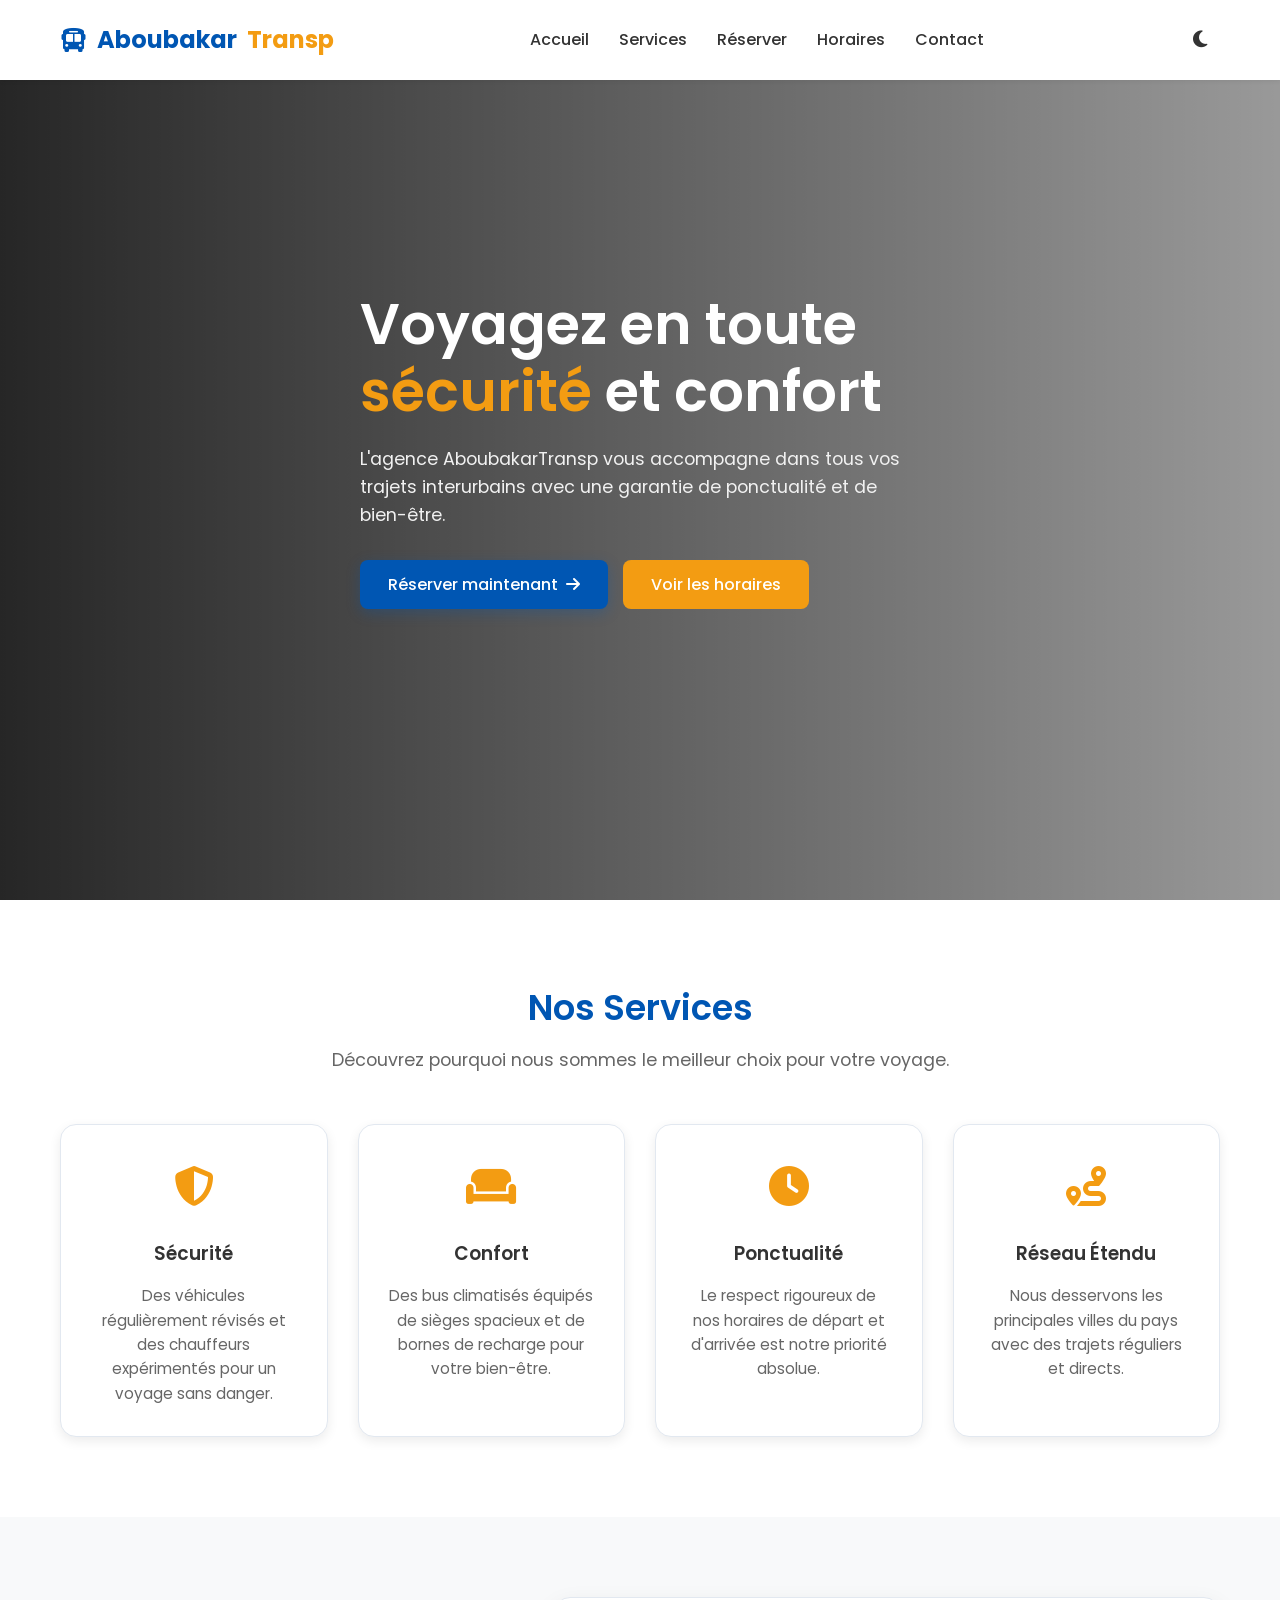
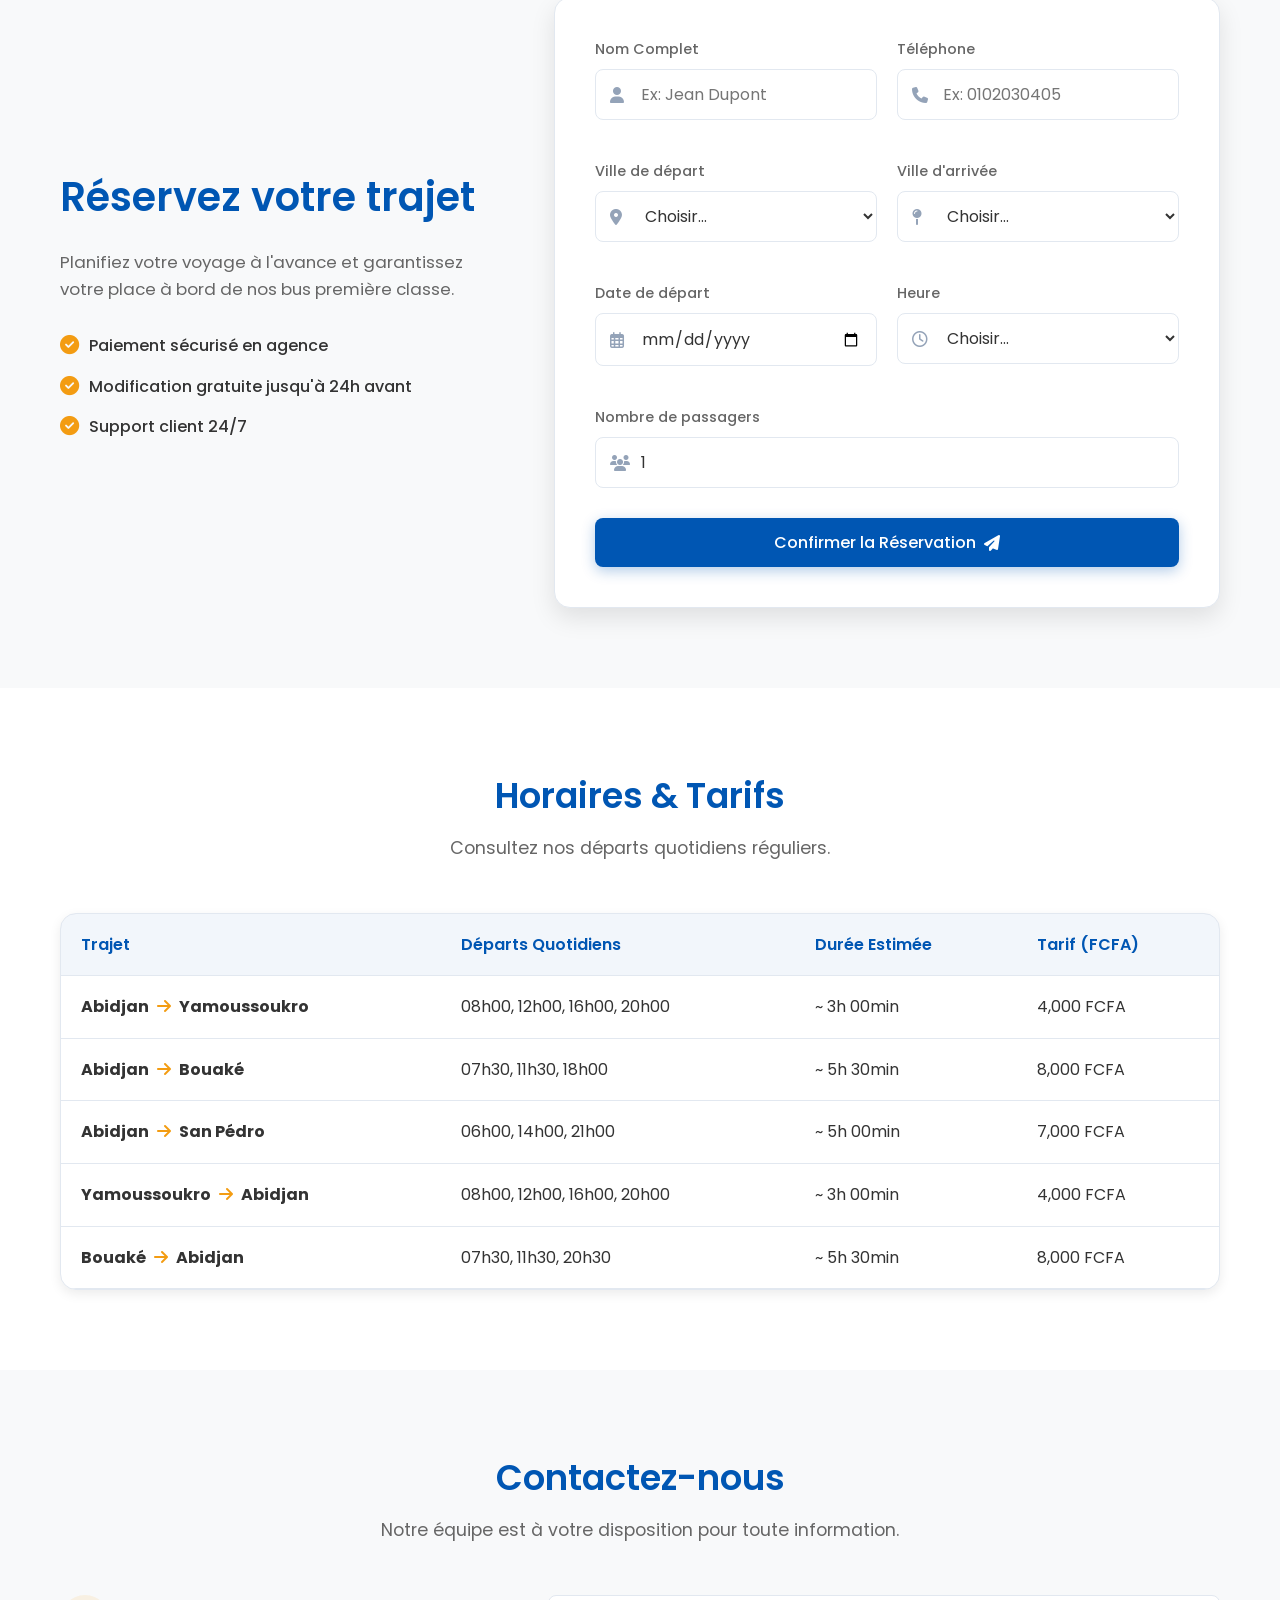
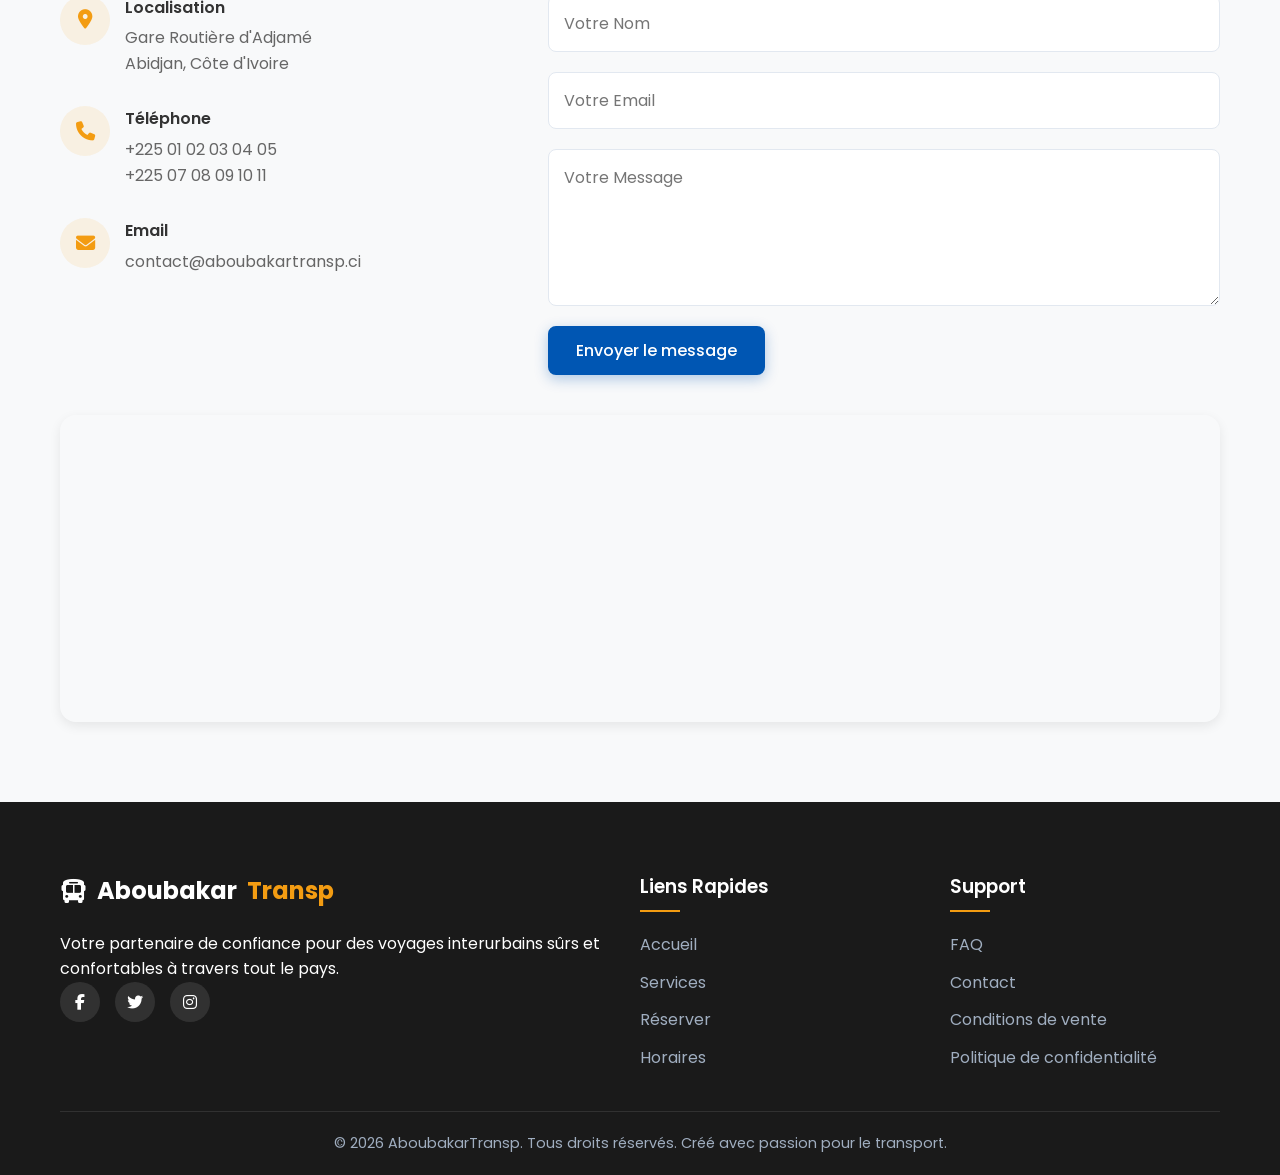
==== index.html @ 0c481f85 "first commit" ====
<!DOCTYPE html>
<html lang="fr" data-theme="light">
<head>
    <meta charset="UTF-8">
    <meta name="viewport" content="width=device-width, initial-scale=1.0">
    <title>AboubakarTransp - Voyagez en toute sécurité</title>
    <!-- Google Fonts -->
    <link rel="preconnect" href="https://fonts.googleapis.com">
    <link rel="preconnect" href="https://fonts.gstatic.com" crossorigin>
    <link href="https://fonts.googleapis.com/css2?family=Poppins:wght@300;400;500;600;700&display=swap" rel="stylesheet">
    <!-- Font Awesome -->
    <link rel="stylesheet" href="https://cdnjs.cloudflare.com/ajax/libs/font-awesome/6.4.0/css/all.min.css">
    <!-- CSS -->
    <link rel="stylesheet" href="style.css">
</head>
<body>

    <!-- Navbar -->
    <header class="navbar">
        <div class="container nav-container">
            <a href="#" class="logo">
                <i class="fa-solid fa-bus"></i> Aboubakar<span>Transp</span>
            </a>
            
            <nav class="nav-links">
                <a href="#home">Accueil</a>
                <a href="#services">Services</a>
                <a href="#reservation">Réserver</a>
                <a href="#horaires">Horaires</a>
                <a href="#contact">Contact</a>
            </nav>

            <div class="nav-actions">
                <button id="theme-toggle" class="icon-btn" aria-label="Toggle dark mode">
                    <i class="fa-solid fa-moon"></i>
                </button>
                <div class="mobile-menu-btn">
                    <i class="fa-solid fa-bars"></i>
                </div>
            </div>
        </div>
    </header>

    <!-- Hero Section -->
    <section id="home" class="hero">
        <div class="hero-overlay"></div>
        <div class="container hero-content">
            <h1 class="fade-in-up">Voyagez en toute <span class="highlight">sécurité</span> et confort</h1>
            <p class="fade-in-up delay-1">L'agence AboubakarTransp vous accompagne dans tous vos trajets interurbains avec une garantie de ponctualité et de bien-être.</p>
            <div class="hero-buttons fade-in-up delay-2">
                <a href="#reservation" class="btn btn-primary">Réserver maintenant <i class="fa-solid fa-arrow-right"></i></a>
                <a href="#horaires" class="btn btn-secondary">Voir les horaires</a>
            </div>
        </div>
    </section>

    <!-- Services Section -->
    <section id="services" class="section">
        <div class="container">
            <div class="section-header reveal">
                <h2>Nos Services</h2>
                <p>Découvrez pourquoi nous sommes le meilleur choix pour votre voyage.</p>
            </div>
            
            <div class="services-grid">
                <div class="service-card reveal delay-1">
                    <div class="service-icon"><i class="fa-solid fa-shield-halved"></i></div>
                    <h3>Sécurité</h3>
                    <p>Des véhicules régulièrement révisés et des chauffeurs expérimentés pour un voyage sans danger.</p>
                </div>
                <div class="service-card reveal delay-2">
                    <div class="service-icon"><i class="fa-solid fa-couch"></i></div>
                    <h3>Confort</h3>
                    <p>Des bus climatisés équipés de sièges spacieux et de bornes de recharge pour votre bien-être.</p>
                </div>
                <div class="service-card reveal delay-3">
                    <div class="service-icon"><i class="fa-solid fa-clock"></i></div>
                    <h3>Ponctualité</h3>
                    <p>Le respect rigoureux de nos horaires de départ et d'arrivée est notre priorité absolue.</p>
                </div>
                <div class="service-card reveal delay-4">
                    <div class="service-icon"><i class="fa-solid fa-route"></i></div>
                    <h3>Réseau Étendu</h3>
                    <p>Nous desservons les principales villes du pays avec des trajets réguliers et directs.</p>
                </div>
            </div>
        </div>
    </section>

    <!-- Reservation Section -->
    <section id="reservation" class="section bg-light">
        <div class="container">
            <div class="reservation-wrapper reveal">
                <div class="reservation-info">
                    <h2>Réservez votre trajet</h2>
                    <p>Planifiez votre voyage à l'avance et garantissez votre place à bord de nos bus première classe.</p>
                    <ul class="features-list">
                        <li><i class="fa-solid fa-check-circle"></i> Paiement sécurisé en agence</li>
                        <li><i class="fa-solid fa-check-circle"></i> Modification gratuite jusqu'à 24h avant</li>
                        <li><i class="fa-solid fa-check-circle"></i> Support client 24/7</li>
                    </ul>
                </div>

                <div class="reservation-form-container">
                    <form id="booking-form" class="booking-form">
                        <div class="form-row">
                            <div class="form-group">
                                <label for="fullname">Nom Complet</label>
                                <div class="input-with-icon">
                                    <i class="fa-solid fa-user"></i>
                                    <input type="text" id="fullname" placeholder="Ex: Jean Dupont" required>
                                </div>
                            </div>
                            <div class="form-group">
                                <label for="phone">Téléphone</label>
                                <div class="input-with-icon">
                                    <i class="fa-solid fa-phone"></i>
                                    <input type="tel" id="phone" placeholder="Ex: 0102030405" required>
                                </div>
                            </div>
                        </div>

                        <div class="form-row">
                            <div class="form-group">
                                <label for="departure">Ville de départ</label>
                                <div class="input-with-icon">
                                    <i class="fa-solid fa-location-dot"></i>
                                    <select id="departure" required>
                                        <option value="" disabled selected>Choisir...</option>
                                        <option value="Abidjan">Abidjan</option>
                                        <option value="Yamoussoukro">Yamoussoukro</option>
                                        <option value="Bouaké">Bouaké</option>
                                        <option value="San Pédro">San Pédro</option>
                                        <option value="Korhogo">Korhogo</option>
                                    </select>
                                </div>
                            </div>
                            <div class="form-group">
                                <label for="destination">Ville d'arrivée</label>
                                <div class="input-with-icon">
                                    <i class="fa-solid fa-map-pin"></i>
                                    <select id="destination" required>
                                        <option value="" disabled selected>Choisir...</option>
                                        <option value="Abidjan">Abidjan</option>
                                        <option value="Yamoussoukro">Yamoussoukro</option>
                                        <option value="Bouaké">Bouaké</option>
                                        <option value="San Pédro">San Pédro</option>
                                        <option value="Korhogo">Korhogo</option>
                                    </select>
                                </div>
                            </div>
                        </div>

                        <div class="form-row">
                            <div class="form-group">
                                <label for="date">Date de départ</label>
                                <div class="input-with-icon">
                                    <i class="fa-regular fa-calendar-days"></i>
                                    <input type="date" id="date" required>
                                </div>
                            </div>
                            <div class="form-group">
                                <label for="time">Heure</label>
                                <div class="input-with-icon">
                                    <i class="fa-regular fa-clock"></i>
                                    <select id="time" required>
                                        <option value="" disabled selected>Choisir...</option>
                                        <option value="08:00">08:00 (Matin)</option>
                                        <option value="12:00">12:00 (Midi)</option>
                                        <option value="16:00">16:00 (Après-midi)</option>
                                        <option value="20:00">20:00 (Soir)</option>
                                    </select>
                                </div>
                            </div>
                        </div>

                        <div class="form-group full-width">
                            <label for="passengers">Nombre de passagers</label>
                            <div class="input-with-icon">
                                <i class="fa-solid fa-users"></i>
                                <input type="number" id="passengers" min="1" max="10" value="1" required>
                            </div>
                        </div>

                        <button type="submit" class="btn btn-primary btn-block" id="submit-booking">
                            Confirmer la Réservation <i class="fa-solid fa-paper-plane"></i>
                        </button>
                    </form>
                </div>
            </div>
        </div>
    </section>

    <!-- Schedules Section -->
    <section id="horaires" class="section">
        <div class="container">
            <div class="section-header reveal">
                <h2>Horaires & Tarifs</h2>
                <p>Consultez nos départs quotidiens réguliers.</p>
            </div>

            <div class="schedules-table-container reveal delay-1">
                <table class="schedules-table">
                    <thead>
                        <tr>
                            <th>Trajet</th>
                            <th>Départs Quotidiens</th>
                            <th>Durée Estimée</th>
                            <th>Tarif (FCFA)</th>
                        </tr>
                    </thead>
                    <tbody>
                        <tr>
                            <td><strong>Abidjan <i class="fa-solid fa-arrow-right"></i> Yamoussoukro</strong></td>
                            <td>08h00, 12h00, 16h00, 20h00</td>
                            <td>~ 3h 00min</td>
                            <td>4,000 FCFA</td>
                        </tr>
                        <tr>
                            <td><strong>Abidjan <i class="fa-solid fa-arrow-right"></i> Bouaké</strong></td>
                            <td>07h30, 11h30, 18h00</td>
                            <td>~ 5h 30min</td>
                            <td>8,000 FCFA</td>
                        </tr>
                        <tr>
                            <td><strong>Abidjan <i class="fa-solid fa-arrow-right"></i> San Pédro</strong></td>
                            <td>06h00, 14h00, 21h00</td>
                            <td>~ 5h 00min</td>
                            <td>7,000 FCFA</td>
                        </tr>
                        <tr>
                            <td><strong>Yamoussoukro <i class="fa-solid fa-arrow-right"></i> Abidjan</strong></td>
                            <td>08h00, 12h00, 16h00, 20h00</td>
                            <td>~ 3h 00min</td>
                            <td>4,000 FCFA</td>
                        </tr>
                        <tr>
                            <td><strong>Bouaké <i class="fa-solid fa-arrow-right"></i> Abidjan</strong></td>
                            <td>07h30, 11h30, 20h30</td>
                            <td>~ 5h 30min</td>
                            <td>8,000 FCFA</td>
                        </tr>
                    </tbody>
                </table>
            </div>
        </div>
    </section>

    <!-- Contact Section -->
    <section id="contact" class="section bg-light">
        <div class="container">
            <div class="section-header reveal">
                <h2>Contactez-nous</h2>
                <p>Notre équipe est à votre disposition pour toute information.</p>
            </div>

            <div class="contact-grid reveal delay-1">
                <div class="contact-info">
                    <div class="info-item">
                        <div class="info-icon"><i class="fa-solid fa-location-dot"></i></div>
                        <div>
                            <h4>Localisation</h4>
                            <p>Gare Routière d'Adjamé<br>Abidjan, Côte d'Ivoire</p>
                        </div>
                    </div>
                    <div class="info-item">
                        <div class="info-icon"><i class="fa-solid fa-phone"></i></div>
                        <div>
                            <h4>Téléphone</h4>
                            <p>+225 01 02 03 04 05</p>
                            <p>+225 07 08 09 10 11</p>
                        </div>
                    </div>
                    <div class="info-item">
                        <div class="info-icon"><i class="fa-solid fa-envelope"></i></div>
                        <div>
                            <h4>Email</h4>
                            <p>contact@aboubakartransp.ci</p>
                        </div>
                    </div>
                </div>

                <div class="contact-form-container">
                    <form id="contact-form">
                        <div class="form-group">
                            <input type="text" placeholder="Votre Nom" required>
                        </div>
                        <div class="form-group">
                            <input type="email" placeholder="Votre Email" required>
                        </div>
                        <div class="form-group">
                            <textarea rows="5" placeholder="Votre Message" required></textarea>
                        </div>
                        <button type="submit" class="btn btn-primary">Envoyer le message</button>
                    </form>
                </div>
            </div>

            <div class="map-container reveal delay-2">
                <iframe src="https://www.google.com/maps/embed?pb=!1m18!1m12!1m3!1m3!1d3972.4849187313837!2d-4.02047!3d5.34226!2m3!1f0!2f0!3f0!3m2!1i1024!2i768!4f13.1!3m3!1m2!1s0x0%3A0x0!2zNcKwMjAnMzIuMSJOIDTCsDAxJzEzLjciVw!5e0!3m2!1sfr!2sci!4v1620000000000!5m2!1sfr!2sci" width="100%" height="300" style="border:0;" allowfullscreen="" loading="lazy"></iframe>
            </div>
        </div>
    </section>

    <!-- Footer -->
    <footer class="footer">
        <div class="container">
            <div class="footer-grid">
                <div class="footer-col">
                    <a href="#" class="logo footer-logo">
                        <i class="fa-solid fa-bus"></i> Aboubakar<span>Transp</span>
                    </a>
                    <p>Votre partenaire de confiance pour des voyages interurbains sûrs et confortables à travers tout le pays.</p>
                    <div class="social-links">
                        <a href="#"><i class="fa-brands fa-facebook-f"></i></a>
                        <a href="#"><i class="fa-brands fa-twitter"></i></a>
                        <a href="#"><i class="fa-brands fa-instagram"></i></a>
                    </div>
                </div>
                <div class="footer-col">
                    <h3>Liens Rapides</h3>
                    <ul>
                        <li><a href="#home">Accueil</a></li>
                        <li><a href="#services">Services</a></li>
                        <li><a href="#reservation">Réserver</a></li>
                        <li><a href="#horaires">Horaires</a></li>
                    </ul>
                </div>
                <div class="footer-col">
                    <h3>Support</h3>
                    <ul>
                        <li><a href="#">FAQ</a></li>
                        <li><a href="#contact">Contact</a></li>
                        <li><a href="#">Conditions de vente</a></li>
                        <li><a href="#">Politique de confidentialité</a></li>
                    </ul>
                </div>
            </div>
            <div class="footer-bottom">
                <p>&copy; 2026 AboubakarTransp. Tous droits réservés. Créé avec passion pour le transport.</p>
            </div>
        </div>
    </footer>



    <!-- Toast Notification Container -->
    <div id="toast-container"></div>

    <!-- Scripts -->
    <script src="script.js"></script>
</body>
</html>
---- style.css ----
/* =========================================
   CSS VARIABLES (THEMING)
========================================= */
:root {
    --primary-color: #0056b3;
    --primary-color-hover: #004494;
    --secondary-color: #f39c12;
    --secondary-color-hover: #e67e22;
    
    --text-main: #333333;
    --text-muted: #666666;
    
    --bg-main: #ffffff;
    --bg-light: #f8f9fa;
    --bg-card: #ffffff;
    
    --border-color: #e2e8f0;
    --shadow-sm: 0 2px 4px rgba(0,0,0,0.05);
    --shadow-md: 0 4px 12px rgba(0,0,0,0.08);
    --shadow-lg: 0 10px 25px rgba(0,0,0,0.1);
    
    --border-radius: 8px;
    --border-radius-lg: 16px;
    
    /* Transitions */
    --transition-fast: 0.2s ease;
    --transition-normal: 0.3s ease;
    --transition-slow: 0.5s ease;
}

/* Dark Mode Variables */
[data-theme="dark"] {
    --primary-color: #3b82f6;
    --primary-color-hover: #60a5fa;
    
    --text-main: #f8fafc;
    --text-muted: #cbd5e1;
    
    --bg-main: #0f172a;
    --bg-light: #1e293b;
    --bg-card: #2dd4bf15; /* Subdued card bg */
    --bg-card: #1e293b;
    
    --border-color: #334155;
    --shadow-sm: 0 2px 4px rgba(0,0,0,0.2);
    --shadow-md: 0 4px 12px rgba(0,0,0,0.3);
    --shadow-lg: 0 10px 25px rgba(0,0,0,0.4);
}

/* =========================================
   RESET & GLOBAL TYPOGRAPHY
========================================= */
* {
    margin: 0;
    padding: 0;
    box-sizing: border-box;
    font-family: 'Poppins', sans-serif;
}

html {
    scroll-behavior: smooth;
    scroll-padding-top: 80px; /* offset for navbar */
}

body {
    background-color: var(--bg-main);
    color: var(--text-main);
    line-height: 1.6;
    transition: background-color var(--transition-normal), color var(--transition-normal);
}

.container {
    max-width: 1200px;
    margin: 0 auto;
    padding: 0 20px;
}

h1, h2, h3, h4, h5, h6 {
    color: var(--text-main);
    font-weight: 600;
}

a {
    text-decoration: none;
    color: inherit;
}

ul {
    list-style: none;
}

.section {
    padding: 80px 0;
}

.bg-light {
    background-color: var(--bg-light);
}

/* =========================================
   BUTTONS
========================================= */
.btn {
    display: inline-flex;
    align-items: center;
    justify-content: center;
    gap: 8px;
    padding: 12px 28px;
    border-radius: var(--border-radius);
    font-weight: 500;
    font-size: 1rem;
    cursor: pointer;
    border: none;
    transition: all var(--transition-fast);
}

.btn-primary {
    background-color: var(--primary-color);
    color: white;
    box-shadow: 0 4px 14px rgba(0, 86, 179, 0.3);
}

.btn-primary:hover {
    background-color: var(--primary-color-hover);
    transform: translateY(-2px);
    box-shadow: 0 6px 20px rgba(0, 86, 179, 0.4);
    color: white; /* preserve force in dark mode */
}

.btn-secondary {
    background-color: var(--secondary-color);
    color: white;
}

.btn-secondary:hover {
    background-color: var(--secondary-color-hover);
    transform: translateY(-2px);
}

.btn-block {
    width: 100%;
}

.icon-btn {
    background: transparent;
    border: none;
    font-size: 1.2rem;
    color: var(--text-main);
    cursor: pointer;
    width: 40px;
    height: 40px;
    border-radius: 50%;
    display: flex;
    align-items: center;
    justify-content: center;
    transition: background var(--transition-fast);
}

.icon-btn:hover {
    background-color: var(--bg-light);
}

/* =========================================
   NAVBAR
========================================= */
.navbar {
    position: fixed;
    top: 0;
    left: 0;
    width: 100%;
    height: 80px;
    background-color: var(--bg-main);
    box-shadow: var(--shadow-sm);
    z-index: 1000;
    transition: background-color var(--transition-normal);
}

.nav-container {
    display: flex;
    justify-content: space-between;
    align-items: center;
    height: 100%;
}

.logo {
    font-size: 1.5rem;
    font-weight: 700;
    color: var(--primary-color);
    display: flex;
    align-items: center;
    gap: 10px;
}

.logo span {
    color: var(--secondary-color);
}

.nav-links {
    display: flex;
    gap: 30px;
}

.nav-links a {
    font-weight: 500;
    position: relative;
    padding: 5px 0;
    color: var(--text-main);
    transition: color var(--transition-fast);
}

.nav-links a::after {
    content: '';
    position: absolute;
    bottom: 0;
    left: 0;
    width: 0;
    height: 2px;
    background-color: var(--secondary-color);
    transition: width var(--transition-normal);
}

.nav-links a:hover {
    color: var(--primary-color);
}

.nav-links a:hover::after {
    width: 100%;
}

.nav-actions {
    display: flex;
    align-items: center;
    gap: 15px;
}

.mobile-menu-btn {
    display: none;
    font-size: 1.5rem;
    cursor: pointer;
    color: var(--text-main);
}

/* =========================================
   HERO SECTION
========================================= */
.hero {
    position: relative;
    height: 100vh;
    min-height: 600px;
    display: flex;
    align-items: center;
    background: url('https://images.unsplash.com/photo-1544620347-c4fd4a3d5957?w=1200&q=80') center/cover no-repeat;
    margin-top: 0; /* Nav becomes overlay initially if fixed, but let's give space or keep fixed */
}

.hero-overlay {
    position: absolute;
    top: 0;
    left: 0;
    width: 100%;
    height: 100%;
    background: linear-gradient(90deg, rgba(0,0,0,0.85) 0%, rgba(0,0,0,0.4) 100%);
}

.hero-content {
    position: relative;
    z-index: 2;
    max-width: 600px;
    color: white;
}

.hero-content h1 {
    font-size: 3.5rem;
    line-height: 1.2;
    margin-bottom: 20px;
    color: white;
}

.hero-content .highlight {
    color: var(--secondary-color);
}

.hero-content p {
    font-size: 1.1rem;
    margin-bottom: 30px;
    opacity: 0.9;
    color: #f1f1f1;
}

.hero-buttons {
    display: flex;
    gap: 15px;
}

/* =========================================
   SERVICES
========================================= */
.section-header {
    text-align: center;
    margin-bottom: 50px;
}

.section-header h2 {
    font-size: 2.2rem;
    margin-bottom: 10px;
    color: var(--primary-color);
}

.section-header p {
    color: var(--text-muted);
    font-size: 1.1rem;
}

.services-grid {
    display: grid;
    grid-template-columns: repeat(auto-fit, minmax(250px, 1fr));
    gap: 30px;
}

.service-card {
    background-color: var(--bg-card);
    padding: 30px;
    border-radius: var(--border-radius-lg);
    box-shadow: var(--shadow-md);
    text-align: center;
    transition: transform var(--transition-normal), box-shadow var(--transition-normal);
    border: 1px solid var(--border-color);
}

.service-card:hover {
    transform: translateY(-10px);
    box-shadow: var(--shadow-lg);
}

.service-icon {
    font-size: 2.5rem;
    color: var(--secondary-color);
    margin-bottom: 20px;
}

.service-card h3 {
    margin-bottom: 15px;
}

.service-card p {
    color: var(--text-muted);
    font-size: 0.95rem;
}

/* =========================================
   RESERVATION FORM
========================================= */
.reservation-wrapper {
    display: grid;
    grid-template-columns: 1fr 1.5fr;
    gap: 50px;
    align-items: center;
}

.reservation-info h2 {
    font-size: 2.5rem;
    margin-bottom: 20px;
    color: var(--primary-color);
}

.reservation-info p {
    color: var(--text-muted);
    margin-bottom: 30px;
    font-size: 1.05rem;
}

.features-list {
    display: flex;
    flex-direction: column;
    gap: 15px;
}

.features-list li {
    display: flex;
    align-items: center;
    gap: 10px;
    color: var(--text-main);
    font-weight: 500;
}

.features-list li i {
    color: var(--secondary-color);
    font-size: 1.2rem;
}

.reservation-form-container {
    background-color: var(--bg-card);
    padding: 40px;
    border-radius: var(--border-radius-lg);
    box-shadow: var(--shadow-lg);
    border: 1px solid var(--border-color);
}

.form-row {
    display: grid;
    grid-template-columns: 1fr 1fr;
    gap: 20px;
    margin-bottom: 20px;
}

.form-group {
    display: flex;
    flex-direction: column;
    gap: 8px;
    margin-bottom: 20px;
}

.form-group.full-width {
    margin-bottom: 30px;
}

.form-group label {
    font-size: 0.9rem;
    font-weight: 500;
    color: var(--text-muted);
}

.input-with-icon {
    position: relative;
    display: flex;
    align-items: center;
}

.input-with-icon i {
    position: absolute;
    left: 15px;
    color: #94a3b8;
}

.input-with-icon input,
.input-with-icon select {
    width: 100%;
    padding: 12px 15px 12px 45px;
    border: 1px solid var(--border-color);
    border-radius: var(--border-radius);
    background-color: var(--bg-main);
    color: var(--text-main);
    font-size: 1rem;
    transition: border-color var(--transition-fast), box-shadow var(--transition-fast);
}

.input-with-icon input:focus,
.input-with-icon select:focus {
    outline: none;
    border-color: var(--primary-color);
    box-shadow: 0 0 0 3px rgba(0, 86, 179, 0.1);
}

/* =========================================
   SCHEDULES
========================================= */
.schedules-table-container {
    overflow-x: auto;
    background-color: var(--bg-card);
    border-radius: var(--border-radius-lg);
    box-shadow: var(--shadow-md);
    border: 1px solid var(--border-color);
}

.schedules-table {
    width: 100%;
    border-collapse: collapse;
    min-width: 700px;
}

.schedules-table th,
.schedules-table td {
    padding: 18px 20px;
    text-align: left;
    border-bottom: 1px solid var(--border-color);
}

.schedules-table th {
    background-color: rgba(0, 86, 179, 0.05);
    color: var(--primary-color);
    font-weight: 600;
}

[data-theme="dark"] .schedules-table th {
    background-color: rgba(59, 130, 246, 0.1);
}

.schedules-table td i {
    color: var(--secondary-color);
    margin: 0 5px;
}

.schedules-table tbody tr {
    transition: background-color var(--transition-fast);
}

.schedules-table tbody tr:hover {
    background-color: var(--bg-light);
}

/* =========================================
   CONTACT
========================================= */
.contact-grid {
    display: grid;
    grid-template-columns: 1fr 1.5fr;
    gap: 40px;
    margin-bottom: 40px;
}

.contact-info {
    display: flex;
    flex-direction: column;
    gap: 30px;
}

.info-item {
    display: flex;
    align-items: flex-start;
    gap: 15px;
}

.info-icon {
    width: 50px;
    height: 50px;
    background-color: rgba(243, 156, 18, 0.1);
    color: var(--secondary-color);
    border-radius: 50%;
    display: flex;
    align-items: center;
    justify-content: center;
    font-size: 1.2rem;
    flex-shrink: 0;
}

.info-item h4 {
    margin-bottom: 5px;
}

.info-item p {
    color: var(--text-muted);
}

.contact-form-container form input,
.contact-form-container form textarea {
    width: 100%;
    padding: 15px;
    border: 1px solid var(--border-color);
    border-radius: var(--border-radius);
    background-color: var(--bg-main);
    color: var(--text-main);
    font-size: 1rem;
    resize: vertical;
    transition: border-color var(--transition-fast);
}

.contact-form-container form input:focus,
.contact-form-container form textarea:focus {
    outline: none;
    border-color: var(--primary-color);
}

.map-container {
    border-radius: var(--border-radius-lg);
    overflow: hidden;
    box-shadow: var(--shadow-md);
}

/* =========================================
   FOOTER
========================================= */
.footer {
    background-color: #1a1a1a;
    color: #ffffff;
    padding: 70px 0 20px;
}

[data-theme="dark"] .footer {
    background-color: #0b1120;
}

.footer-grid {
    display: grid;
    grid-template-columns: 2fr 1fr 1fr;
    gap: 40px;
    margin-bottom: 40px;
}

.footer-logo {
    color: white;
    margin-bottom: 20px;
}

.footer-ol p {
    color: #a0aec0;
    margin-bottom: 20px;
}

.social-links {
    display: flex;
    gap: 15px;
}

.social-links a {
    display: flex;
    align-items: center;
    justify-content: center;
    width: 40px;
    height: 40px;
    background-color: rgba(255,255,255,0.1);
    color: white;
    border-radius: 50%;
    transition: all var(--transition-fast);
}

.social-links a:hover {
    background-color: var(--secondary-color);
    transform: translateY(-3px);
}

.footer-col h3 {
    color: white;
    margin-bottom: 20px;
    position: relative;
    padding-bottom: 10px;
}

.footer-col h3::after {
    content: '';
    position: absolute;
    bottom: 0;
    left: 0;
    width: 40px;
    height: 2px;
    background-color: var(--secondary-color);
}

.footer-col ul {
    display: flex;
    flex-direction: column;
    gap: 12px;
}

.footer-col ul li a {
    color: #a0aec0;
    transition: color var(--transition-fast);
}

.footer-col ul li a:hover {
    color: var(--secondary-color);
}

.footer-bottom {
    text-align: center;
    padding-top: 20px;
    border-top: 1px solid rgba(255,255,255,0.1);
    color: #a0aec0;
    font-size: 0.9rem;
}

/* =========================================
   MODAL (TICKET SIMULATION)
========================================= */
.modal {
    display: none; /* Hidden by default */
    position: fixed;
    z-index: 2000;
    left: 0;
    top: 0;
    width: 100%;
    height: 100%;
    background-color: rgba(0,0,0,0.6);
    backdrop-filter: blur(5px);
    align-items: center;
    justify-content: center;
    opacity: 0;
    transition: opacity var(--transition-normal);
}

.modal.show {
    display: flex;
    animation: fadeIn 0.3s forwards;
}

@keyframes fadeIn {
    from { opacity: 0; }
    to { opacity: 1; }
}

.modal-content {
    background-color: var(--bg-main);
    padding: 30px;
    border-radius: var(--border-radius-lg);
    width: 90%;
    max-width: 500px;
    position: relative;
    box-shadow: var(--shadow-lg);
    border: 1px solid var(--border-color);
    transform: translateY(-20px);
    animation: slideDown 0.3s forwards;
}

@keyframes slideDown {
    from { transform: translateY(-30px); opacity: 0; }
    to { transform: translateY(0); opacity: 1; }
}

.close-btn {
    position: absolute;
    top: 15px;
    right: 20px;
    font-size: 28px;
    font-weight: bold;
    color: var(--text-muted);
    cursor: pointer;
    transition: color var(--transition-fast);
}

.close-btn:hover {
    color: var(--secondary-color);
}

/* Ticket Design */
.ticket-card {
    background: linear-gradient(135deg, var(--primary-color) 0%, #1e3a8a 100%);
    color: white;
    border-radius: var(--border-radius);
    padding: 25px;
    margin-bottom: 20px;
    position: relative;
    overflow: hidden;
}

.ticket-card::before, .ticket-card::after {
    content: '';
    position: absolute;
    top: 50%;
    width: 30px;
    height: 30px;
    background-color: var(--bg-main);
    border-radius: 50%;
    transform: translateY(-50%);
}

.ticket-card::before { left: -15px; }
.ticket-card::after { right: -15px; }

.ticket-header {
    display: flex;
    justify-content: space-between;
    border-bottom: 1px dashed rgba(255,255,255,0.3);
    padding-bottom: 15px;
    margin-bottom: 15px;
    align-items: center;
}

.ticket-logo {
    font-size: 1.2rem;
    font-weight: 700;
}

.ticket-id {
    font-size: 0.85rem;
    opacity: 0.8;
}

.ticket-body {
    display: grid;
    grid-template-columns: 1fr 1fr;
    gap: 15px;
}

.ticket-field {
    display: flex;
    flex-direction: column;
}

.ticket-label {
    font-size: 0.75rem;
    text-transform: uppercase;
    opacity: 0.7;
    margin-bottom: 2px;
}

.ticket-value {
    font-size: 1.1rem;
    font-weight: 600;
}

.ticket-route {
    grid-column: span 2;
    display: flex;
    align-items: center;
    justify-content: space-between;
    background: rgba(0,0,0,0.2);
    padding: 10px;
    border-radius: var(--border-radius);
    margin: 10px 0;
}

.route-point {
    font-weight: 600;
    font-size: 1.2rem;
}

.modal-actions {
    display: flex;
    justify-content: flex-end;
    gap: 10px;
    margin-top: 20px;
}

/* =========================================
   TOAST NOTIFICATION
========================================= */
#toast-container {
    position: fixed;
    bottom: 20px;
    right: 20px;
    z-index: 3000;
    display: flex;
    flex-direction: column;
    gap: 10px;
}

.toast {
    background-color: #10b981;
    color: white;
    padding: 15px 25px;
    border-radius: var(--border-radius);
    box-shadow: var(--shadow-md);
    display: flex;
    align-items: center;
    gap: 10px;
    transform: translateX(120%);
    animation: slideInRight 0.4s forwards;
}

.toast.error { background-color: #ef4444; }

@keyframes slideInRight {
    to { transform: translateX(0); }
}

.toast.fade-out {
    animation: fadeOutRight 0.4s forwards;
}

@keyframes fadeOutRight {
    to { transform: translateX(120%); }
}


/* =========================================
   ANIMATIONS & UTILITIES
========================================= */
.reveal {
    opacity: 0;
    transform: translateY(30px);
    transition: all 0.8s ease-out;
}

.reveal.active {
    opacity: 1;
    transform: translateY(0);
}

.fade-in-up {
    animation: fadeInUp 0.8s ease-out forwards;
    opacity: 0;
}

@keyframes fadeInUp {
    from { opacity: 0; transform: translateY(20px); }
    to { opacity: 1; transform: translateY(0); }
}

.delay-1 { animation-delay: 0.2s; transition-delay: 0.2s; }
.delay-2 { animation-delay: 0.4s; transition-delay: 0.4s; }
.delay-3 { animation-delay: 0.6s; transition-delay: 0.6s; }
.delay-4 { animation-delay: 0.8s; transition-delay: 0.8s; }

/* =========================================
   RESPONSIVE DESIGN
========================================= */
@media screen and (max-width: 1024px) {
    .reservation-wrapper {
        grid-template-columns: 1fr;
    }
}

@media screen and (max-width: 768px) {
    .hero-content h1 {
        font-size: 2.5rem;
    }
    
    .nav-links {
        position: fixed;
        right: -100%;
        top: 80px;
        flex-direction: column;
        background-color: var(--bg-main);
        width: 100%;
        height: calc(100vh - 80px);
        text-align: center;
        transition: 0.3s;
        box-shadow: 0 10px 15px rgba(0,0,0,0.1);
        padding-top: 40px;
        gap: 20px;
    }

    .nav-links.active {
        right: 0;
    }

    .nav-links a {
        font-size: 1.2rem;
        display: block;
        padding: 10px;
    }

    .mobile-menu-btn {
        display: block;
    }

    .form-row, .contact-grid {
        grid-template-columns: 1fr;
    }
    
    .footer-grid {
        grid-template-columns: 1fr;
        text-align: center;
    }

    .social-links {
        justify-content: center;
    }
    
    .footer-col h3::after {
        left: 50%;
        transform: translateX(-50%);
    }
}
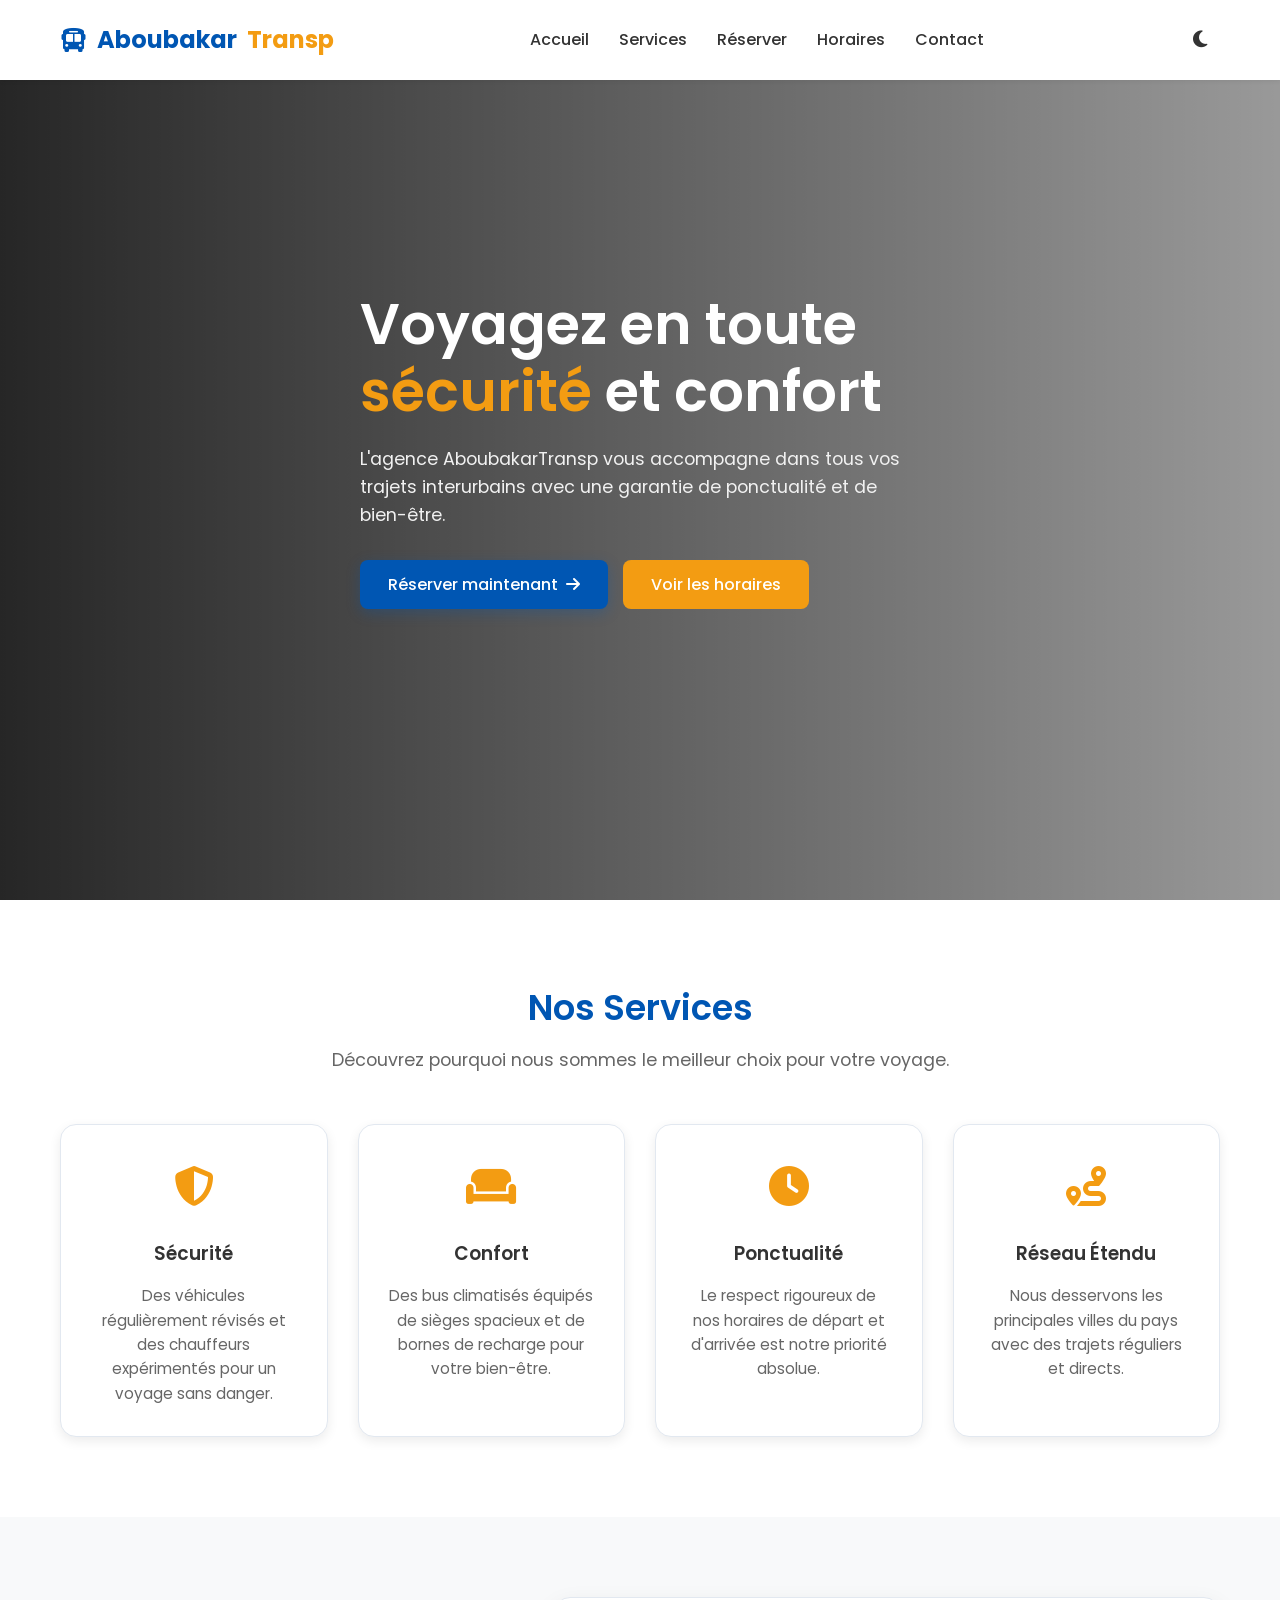
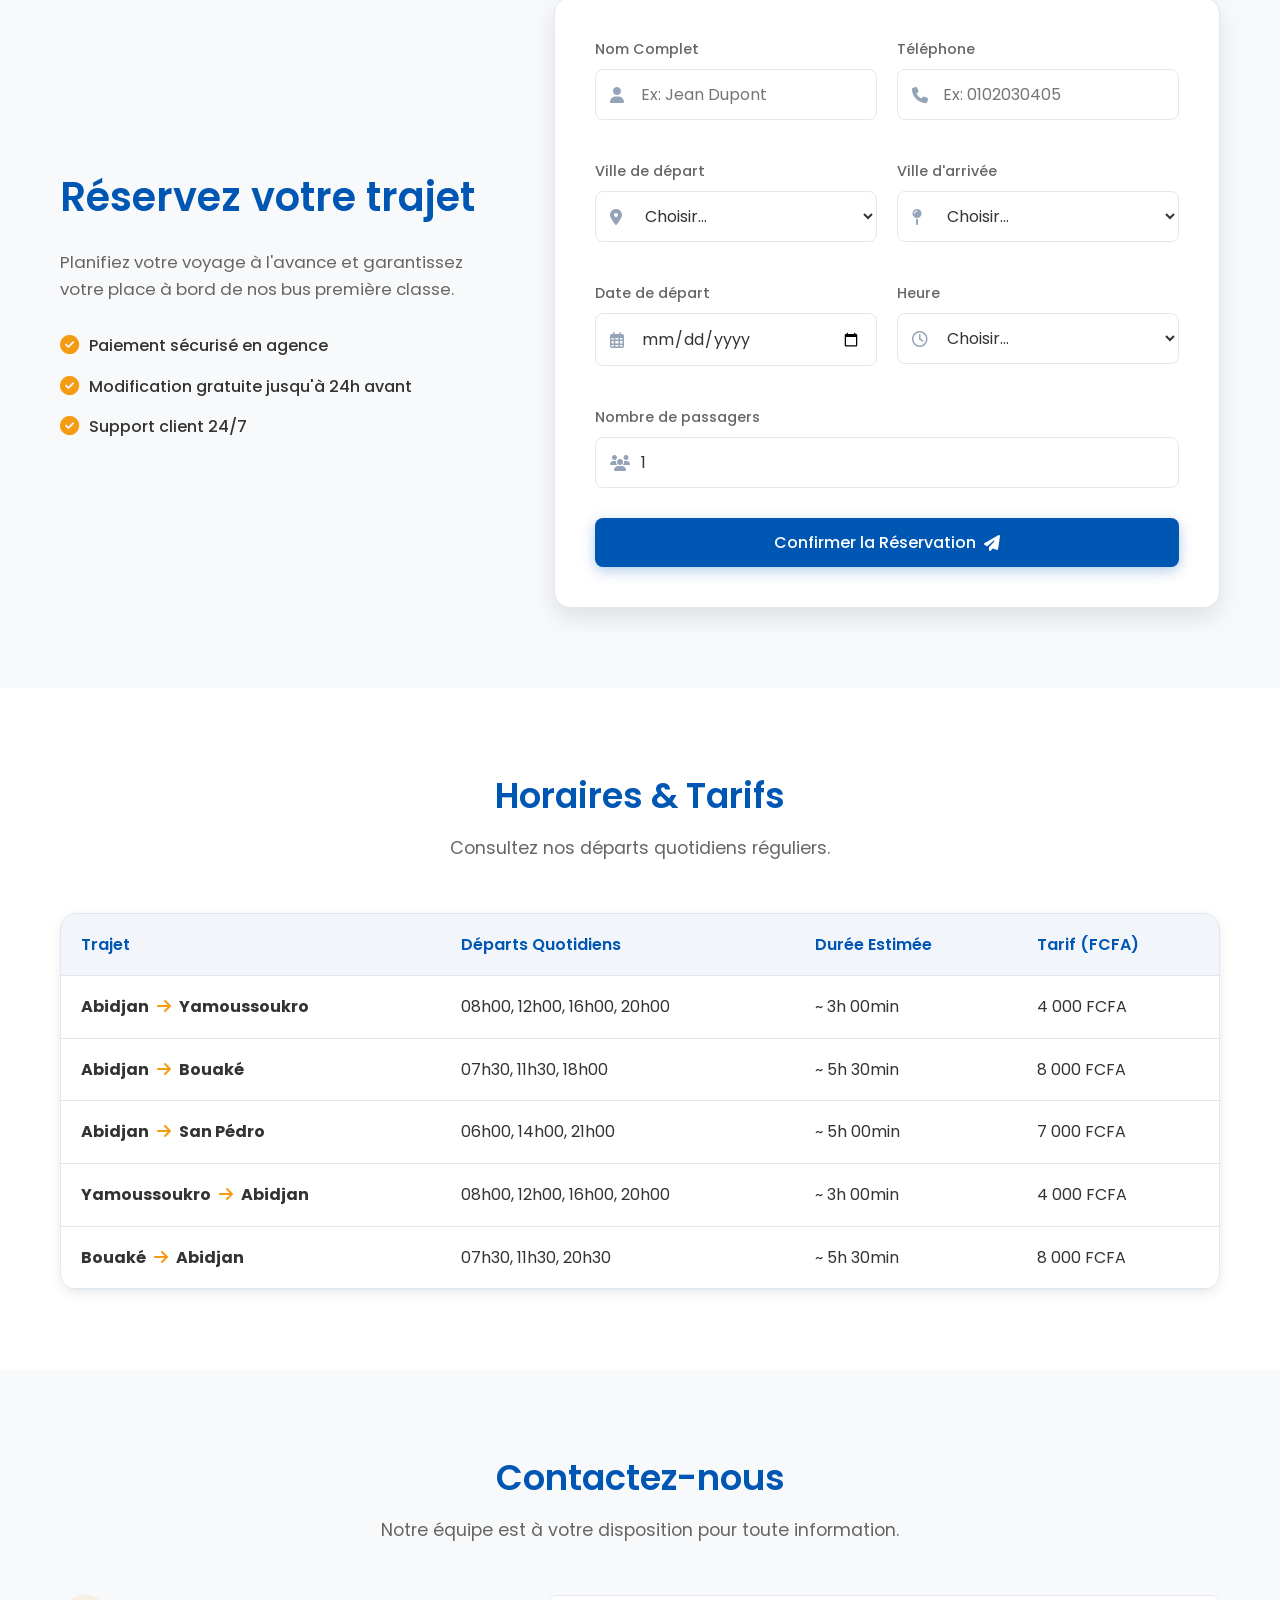
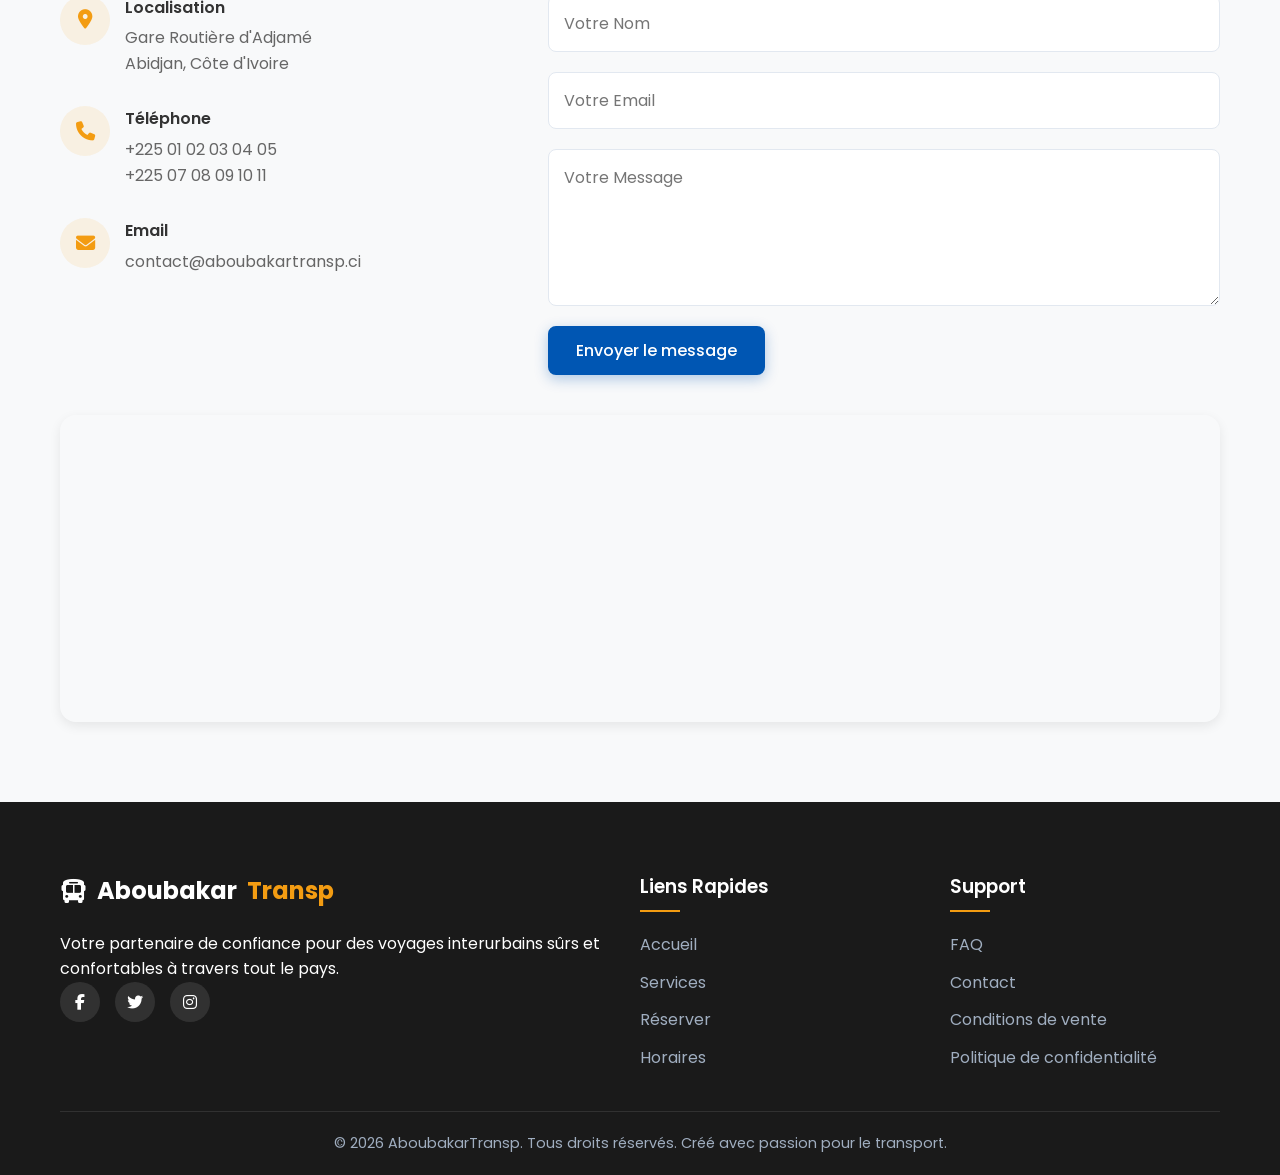
==== commit 56ca5249: "Horaires lisibles sur mobile - Sur téléphone, chaque trajet s'affiche en carte (départs, durée, tari" ====
--- a/index.html
+++ b/index.html
@@ -211,34 +211,34 @@
                     </thead>
                     <tbody>
                         <tr>
-                            <td><strong>Abidjan <i class="fa-solid fa-arrow-right"></i> Yamoussoukro</strong></td>
-                            <td>08h00, 12h00, 16h00, 20h00</td>
-                            <td>~ 3h 00min</td>
-                            <td>4,000 FCFA</td>
-                        </tr>
-                        <tr>
-                            <td><strong>Abidjan <i class="fa-solid fa-arrow-right"></i> Bouaké</strong></td>
-                            <td>07h30, 11h30, 18h00</td>
-                            <td>~ 5h 30min</td>
-                            <td>8,000 FCFA</td>
-                        </tr>
-                        <tr>
-                            <td><strong>Abidjan <i class="fa-solid fa-arrow-right"></i> San Pédro</strong></td>
-                            <td>06h00, 14h00, 21h00</td>
-                            <td>~ 5h 00min</td>
-                            <td>7,000 FCFA</td>
-                        </tr>
-                        <tr>
-                            <td><strong>Yamoussoukro <i class="fa-solid fa-arrow-right"></i> Abidjan</strong></td>
-                            <td>08h00, 12h00, 16h00, 20h00</td>
-                            <td>~ 3h 00min</td>
-                            <td>4,000 FCFA</td>
-                        </tr>
-                        <tr>
-                            <td><strong>Bouaké <i class="fa-solid fa-arrow-right"></i> Abidjan</strong></td>
-                            <td>07h30, 11h30, 20h30</td>
-                            <td>~ 5h 30min</td>
-                            <td>8,000 FCFA</td>
+                            <td data-label="Trajet"><strong>Abidjan <i class="fa-solid fa-arrow-right"></i> Yamoussoukro</strong></td>
+                            <td data-label="Départs">08h00, 12h00, 16h00, 20h00</td>
+                            <td data-label="Durée">~ 3h 00min</td>
+                            <td data-label="Tarif">4 000 FCFA</td>
+                        </tr>
+                        <tr>
+                            <td data-label="Trajet"><strong>Abidjan <i class="fa-solid fa-arrow-right"></i> Bouaké</strong></td>
+                            <td data-label="Départs">07h30, 11h30, 18h00</td>
+                            <td data-label="Durée">~ 5h 30min</td>
+                            <td data-label="Tarif">8 000 FCFA</td>
+                        </tr>
+                        <tr>
+                            <td data-label="Trajet"><strong>Abidjan <i class="fa-solid fa-arrow-right"></i> San Pédro</strong></td>
+                            <td data-label="Départs">06h00, 14h00, 21h00</td>
+                            <td data-label="Durée">~ 5h 00min</td>
+                            <td data-label="Tarif">7 000 FCFA</td>
+                        </tr>
+                        <tr>
+                            <td data-label="Trajet"><strong>Yamoussoukro <i class="fa-solid fa-arrow-right"></i> Abidjan</strong></td>
+                            <td data-label="Départs">08h00, 12h00, 16h00, 20h00</td>
+                            <td data-label="Durée">~ 3h 00min</td>
+                            <td data-label="Tarif">4 000 FCFA</td>
+                        </tr>
+                        <tr>
+                            <td data-label="Trajet"><strong>Bouaké <i class="fa-solid fa-arrow-right"></i> Abidjan</strong></td>
+                            <td data-label="Départs">07h30, 11h30, 20h30</td>
+                            <td data-label="Durée">~ 5h 30min</td>
+                            <td data-label="Tarif">8 000 FCFA</td>
                         </tr>
                     </tbody>
                 </table>
--- a/style.css
+++ b/style.css
@@ -941,3 +941,66 @@
         transform: translateX(-50%);
     }
 }
+
+/* horaires : sur téléphone, chaque trajet devient une carte au lieu d'un tableau à faire défiler */
+@media screen and (max-width: 640px) {
+    .schedules-table-container {
+        overflow: visible;
+        background: none;
+        box-shadow: none;
+        border: none;
+    }
+
+    .schedules-table {
+        min-width: 0;
+    }
+
+    .schedules-table thead {
+        display: none;
+    }
+
+    .schedules-table,
+    .schedules-table tbody,
+    .schedules-table tr,
+    .schedules-table td {
+        display: block;
+        width: 100%;
+    }
+
+    .schedules-table tr {
+        margin-bottom: 14px;
+        padding: 6px 0;
+        background-color: var(--bg-card);
+        border: 1px solid var(--border-color);
+        border-radius: var(--border-radius-lg);
+        box-shadow: var(--shadow-md);
+    }
+
+    .schedules-table td {
+        display: flex;
+        justify-content: space-between;
+        gap: 16px;
+        padding: 10px 18px;
+        border-bottom: none;
+        text-align: right;
+    }
+
+    .schedules-table td::before {
+        content: attr(data-label);
+        color: var(--text-muted, inherit);
+        opacity: 0.7;
+        font-size: 0.85rem;
+        text-align: left;
+        flex-shrink: 0;
+    }
+
+    .schedules-table td:first-child {
+        border-bottom: 1px solid var(--border-color);
+        padding-bottom: 12px;
+        margin-bottom: 4px;
+    }
+
+    .schedules-table td:first-child::before {
+        display: none;
+    }
+}
